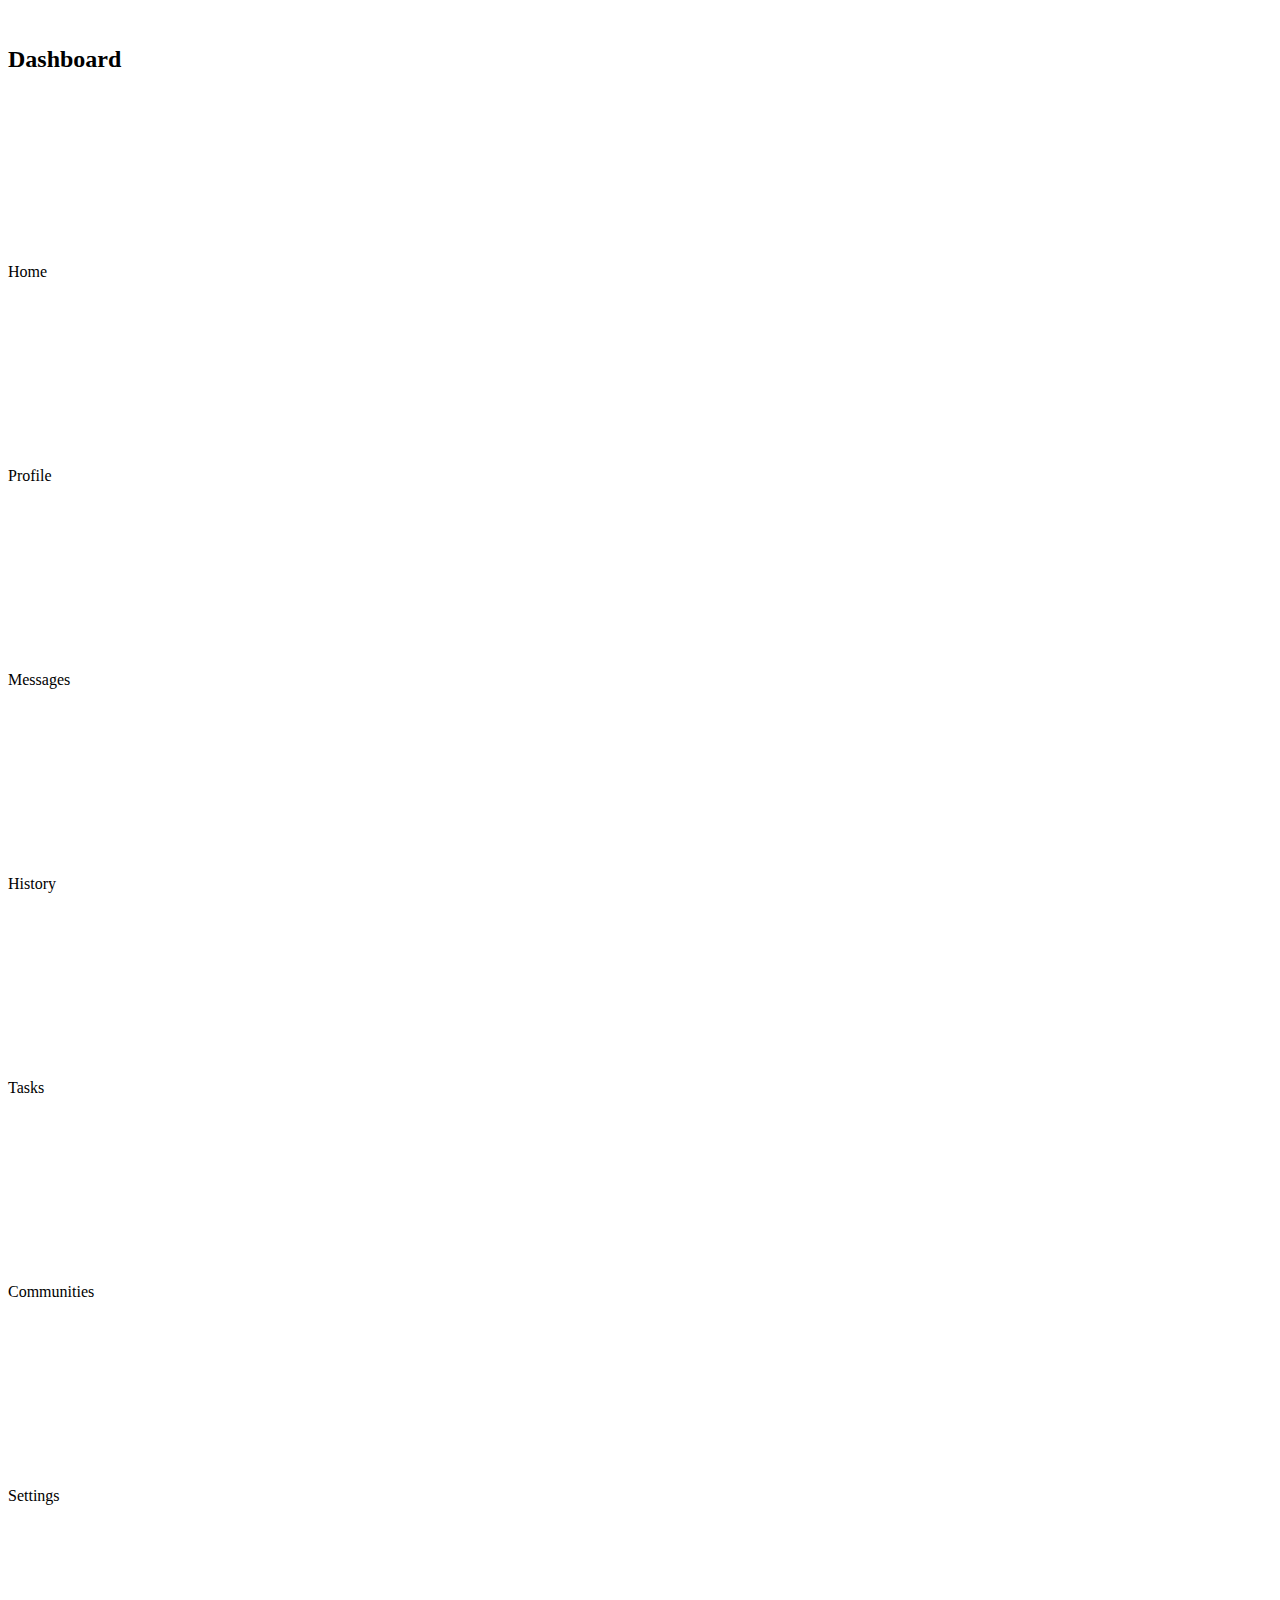
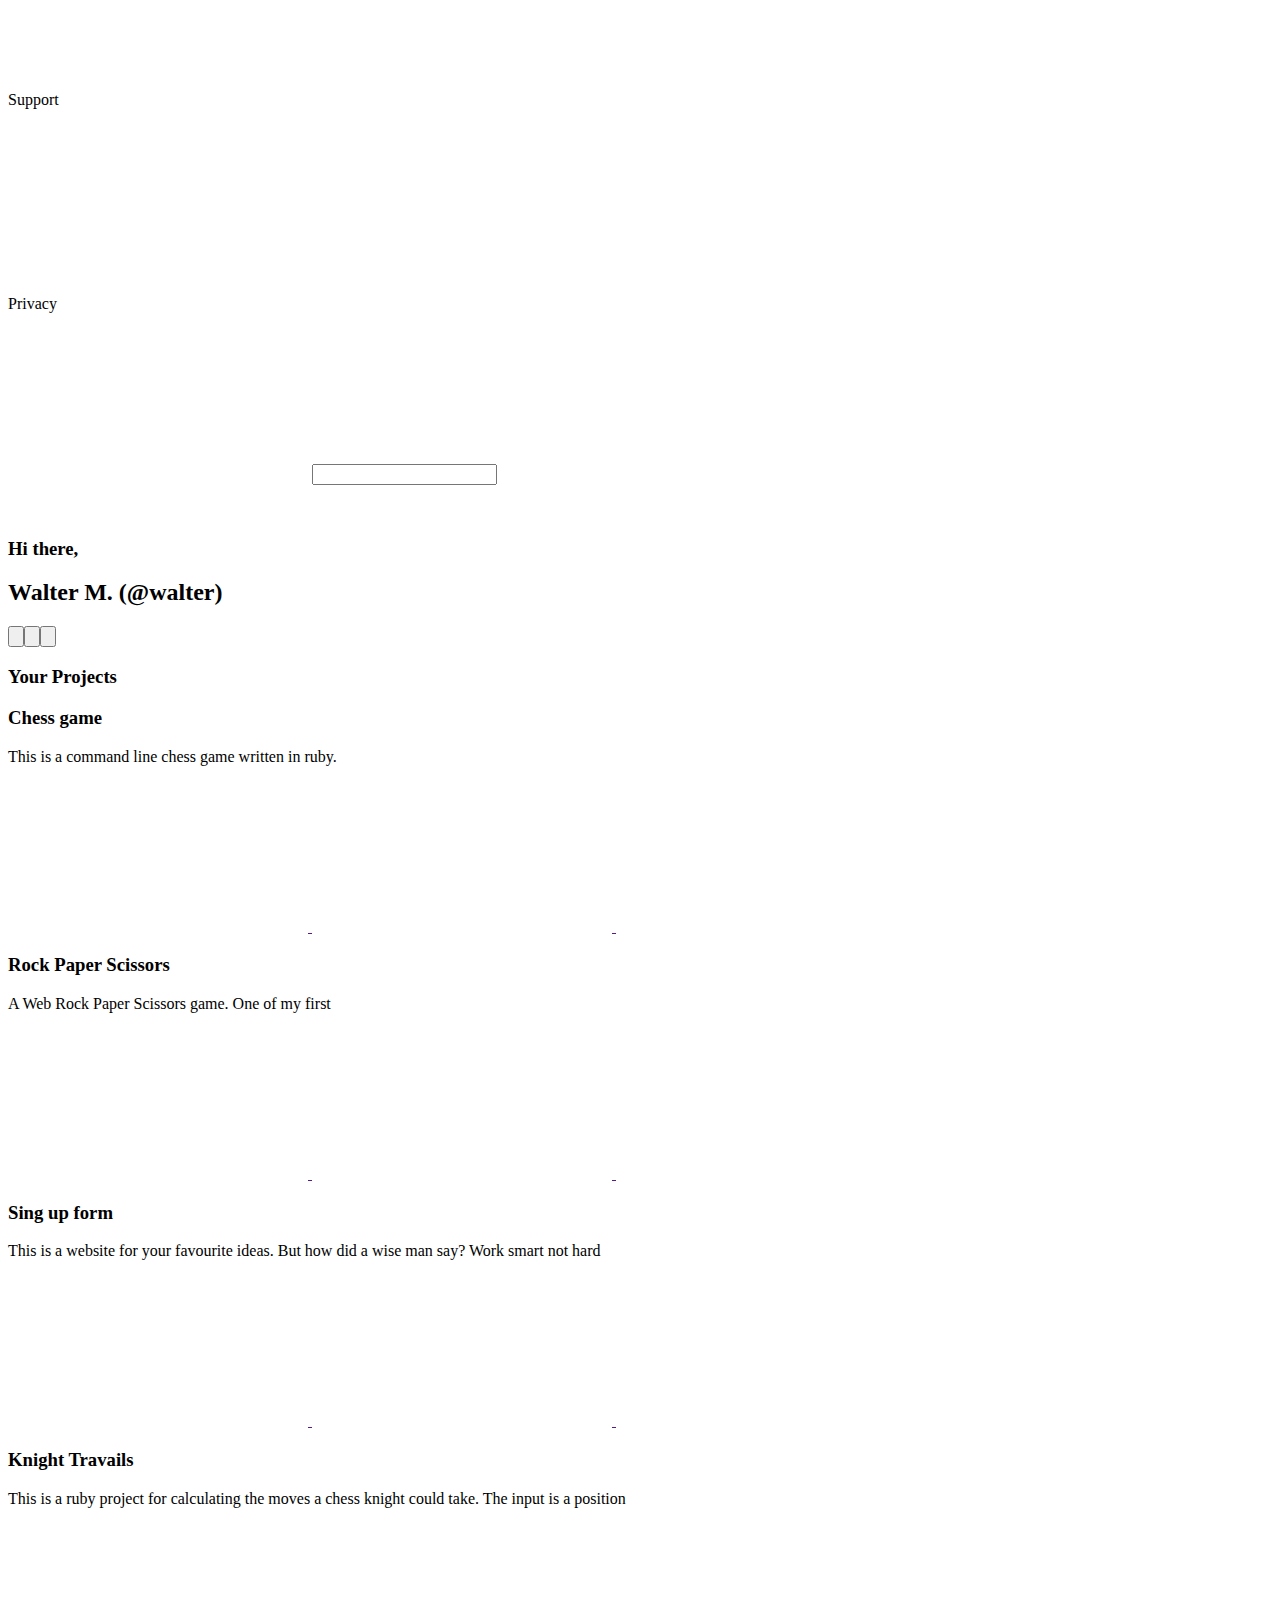
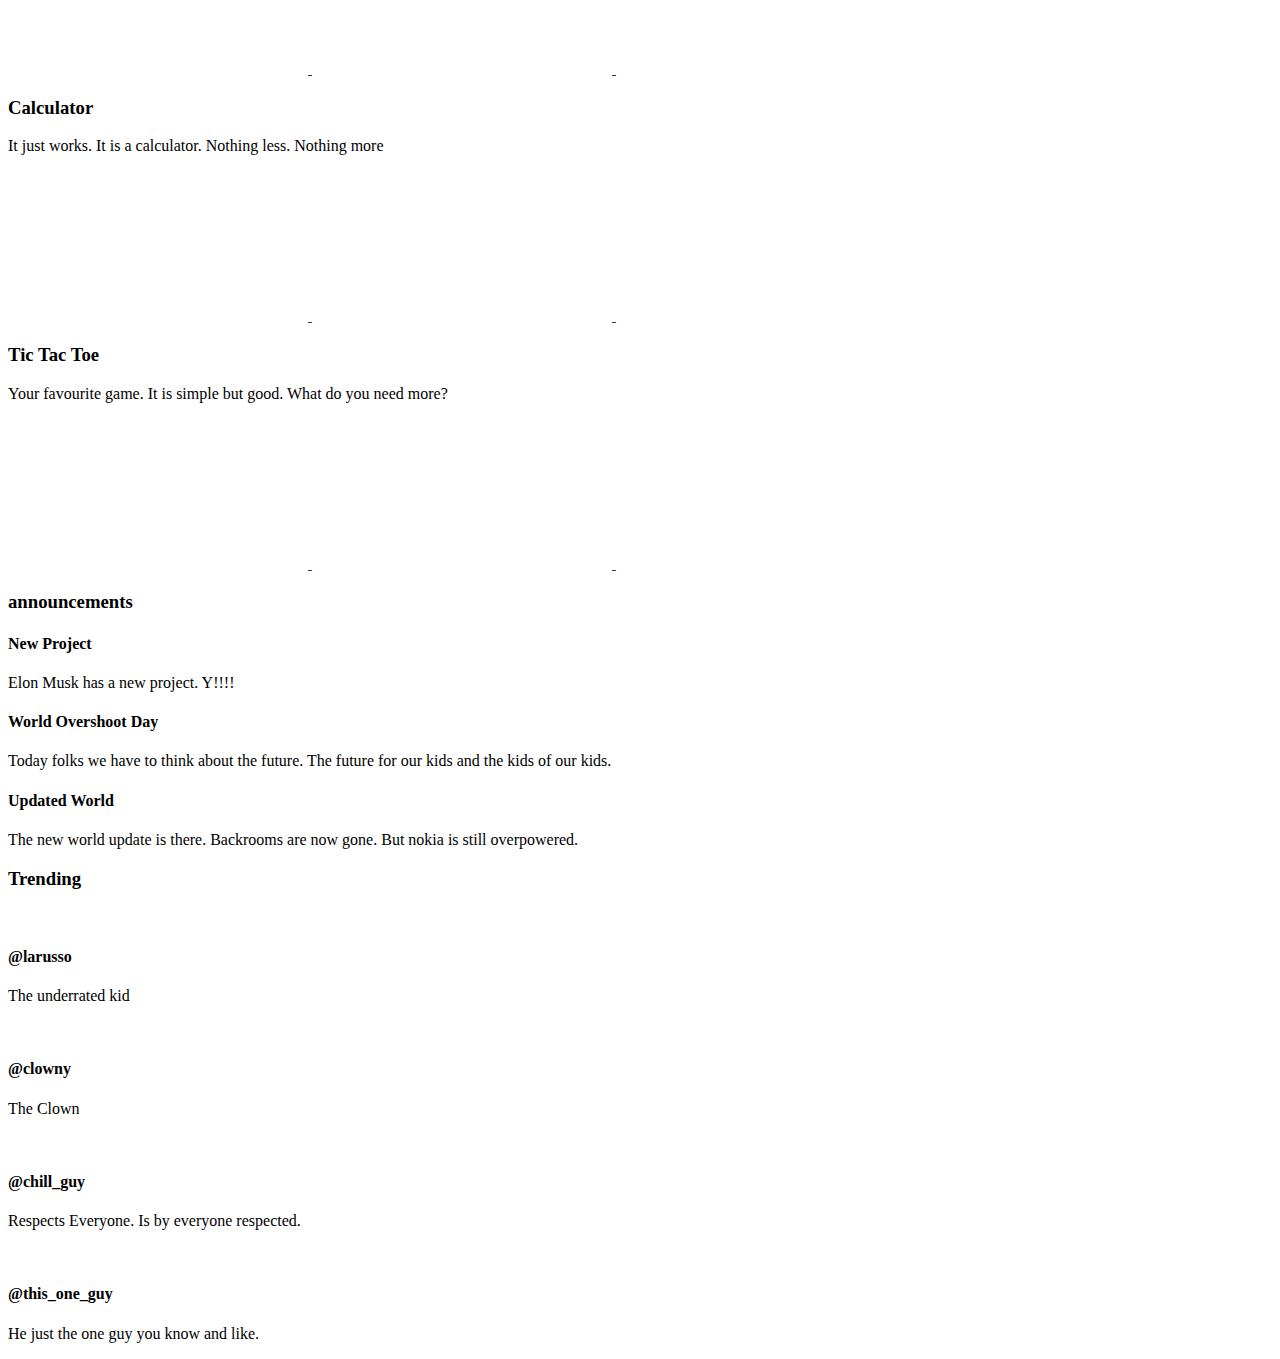
==== index.html @ 2a34640c "Add Basic HTML and  CSS" ====
<!DOCTYPE html>
<html lang="en">
<head>
    <meta charset="UTF-8">
    <meta name="viewport" content="width=device-width, initial-scale=1.0">
    <link rel="stylesheet" href="style.css">
    <title>Admin Dashboard</title>
</head>
<body>
    <aside>
        <div>
            <div>
                <img src="" alt="">
                <h2>Dashboard</h2>
            </div>
            <div>
                <svg></svg>
                <p>Home</p>
                <svg></svg>
                <p>Profile</p>
                <svg></svg>
                <p>Messages</p>
                <svg></svg>
                <p>History</p>
                <svg></svg>
                <p>Tasks</p>
                <svg></svg>
                <p>Communities</p>
            </div>
            <div>
                <svg></svg>
                <p>Settings</p>
                <svg></svg>
                <p>Support</p>
                <svg></svg>
                <p>Privacy</p>
            </div>
        </div>
    </aside>
    <header>
        <div>
            <svg></svg>
            <input type="search">
            <svg></svg>
            <img src="" alt="">
            <p></p>
        </div>
        <div>
            <img src="" alt="">
            <h3>Hi there,</h3>
            <h2>Walter M. (@walter)</h2>
            <input type="button"><input type="button"><input type="button">        </input>
        </div>
    </header>
    <article>
        <h3>Your Projects</h3>
        <div class="box card">
            <h3>Chess game</h3>
            <p>This is a command line chess game written in ruby.</p>
            <a href="">
                <svg></svg>
            </a>
            <a href="">
                <svg></svg>
            </a>
            <a href="">
                <svg></svg>
            </a>
        </div>
        <div class="box card">
            <h3>Rock Paper Scissors</h3>
            <p>A Web Rock Paper Scissors game. One of my first</p>
            <a href="">
                <svg></svg>
            </a>
            <a href="">
                <svg></svg>
            </a>
            <a href="">
                <svg></svg>
            </a>
        </div>
        <div class="box card">
            <h3>Sing up form</h3>
            <p>This is a website for your favourite ideas. But how did a wise man say? Work smart not hard</p>
            <a href="">
                <svg></svg>
            </a>
            <a href="">
                <svg></svg>
            </a>
            <a href="">
                <svg></svg>
            </a>
        </div>
        <div class="box card">
            <h3>Knight Travails</h3>
            <p>This is a ruby project for calculating the moves a chess knight could take. The input is a position</p>
            <a href="">
                <svg></svg>
            </a>
            <a href="">
                <svg></svg>
            </a>
            <a href="">
                <svg></svg>
            </a>
        </div>
        <div class="box card">
            <h3>Calculator</h3>
            <p>It just works. It is a calculator. Nothing less. Nothing more</p>
            <a href="">
                <svg></svg>
            </a>
            <a href="">
                <svg></svg>
            </a>
            <a href="">
                <svg></svg>
            </a>
        </div>
        <div class="box card">
            <h3>Tic Tac Toe</h3>
            <p>Your favourite game. It is simple but good. What do you need more?</p>
            <a href="">
                <svg></svg>
            </a>
            <a href="">
                <svg></svg>
            </a>
            <a href="">
                <svg></svg>
            </a>
        </div>
        <h3>announcements</h3>
        <div class="box announcements">
            <div>
                <h4>New Project</h4>
                <p>Elon Musk has a new project. Y!!!!</p>
            </div>
            <div>
                <h4>World Overshoot Day</h4>
                <p>Today folks we have to think about the future. The future for our kids and the kids of our kids.</p>
            </div>
            <div>
                <h4>Updated World</h4>
                <p>The new world update is there. Backrooms are now gone. But nokia is still overpowered.</p>
            </div>
        </div>
        <h3>Trending</h3>
        <div>
            <div>
                <img src="" alt="">
                <h4>@larusso</h4>
                <p>The underrated kid</p>
            </div>
            <div>
                <img src="" alt="">
                <h4>@clowny</h4>
                <p>The Clown </p>
            </div>
            <div>
                <img src="" alt="">
                <h4>@chill_guy</h4>
                <p>Respects Everyone. Is by everyone respected.</p>
            </div>
            <div>
                <img src="" alt="">
                <h4>@this_one_guy</h4>
                <p>He just the one guy you know and like.</p>
            </div>
        </div>
    </article>
</body>
</html>
---- style.css ----
@font-face {
    font-family: 'Roboto';
    src: url('fonts/Roboto-Medium.woff2') format('woff2'),
        url('fonts/Roboto-Medium.woff') format('woff');
    font-weight: 500;
    font-style: normal;
    font-display: swap;
}
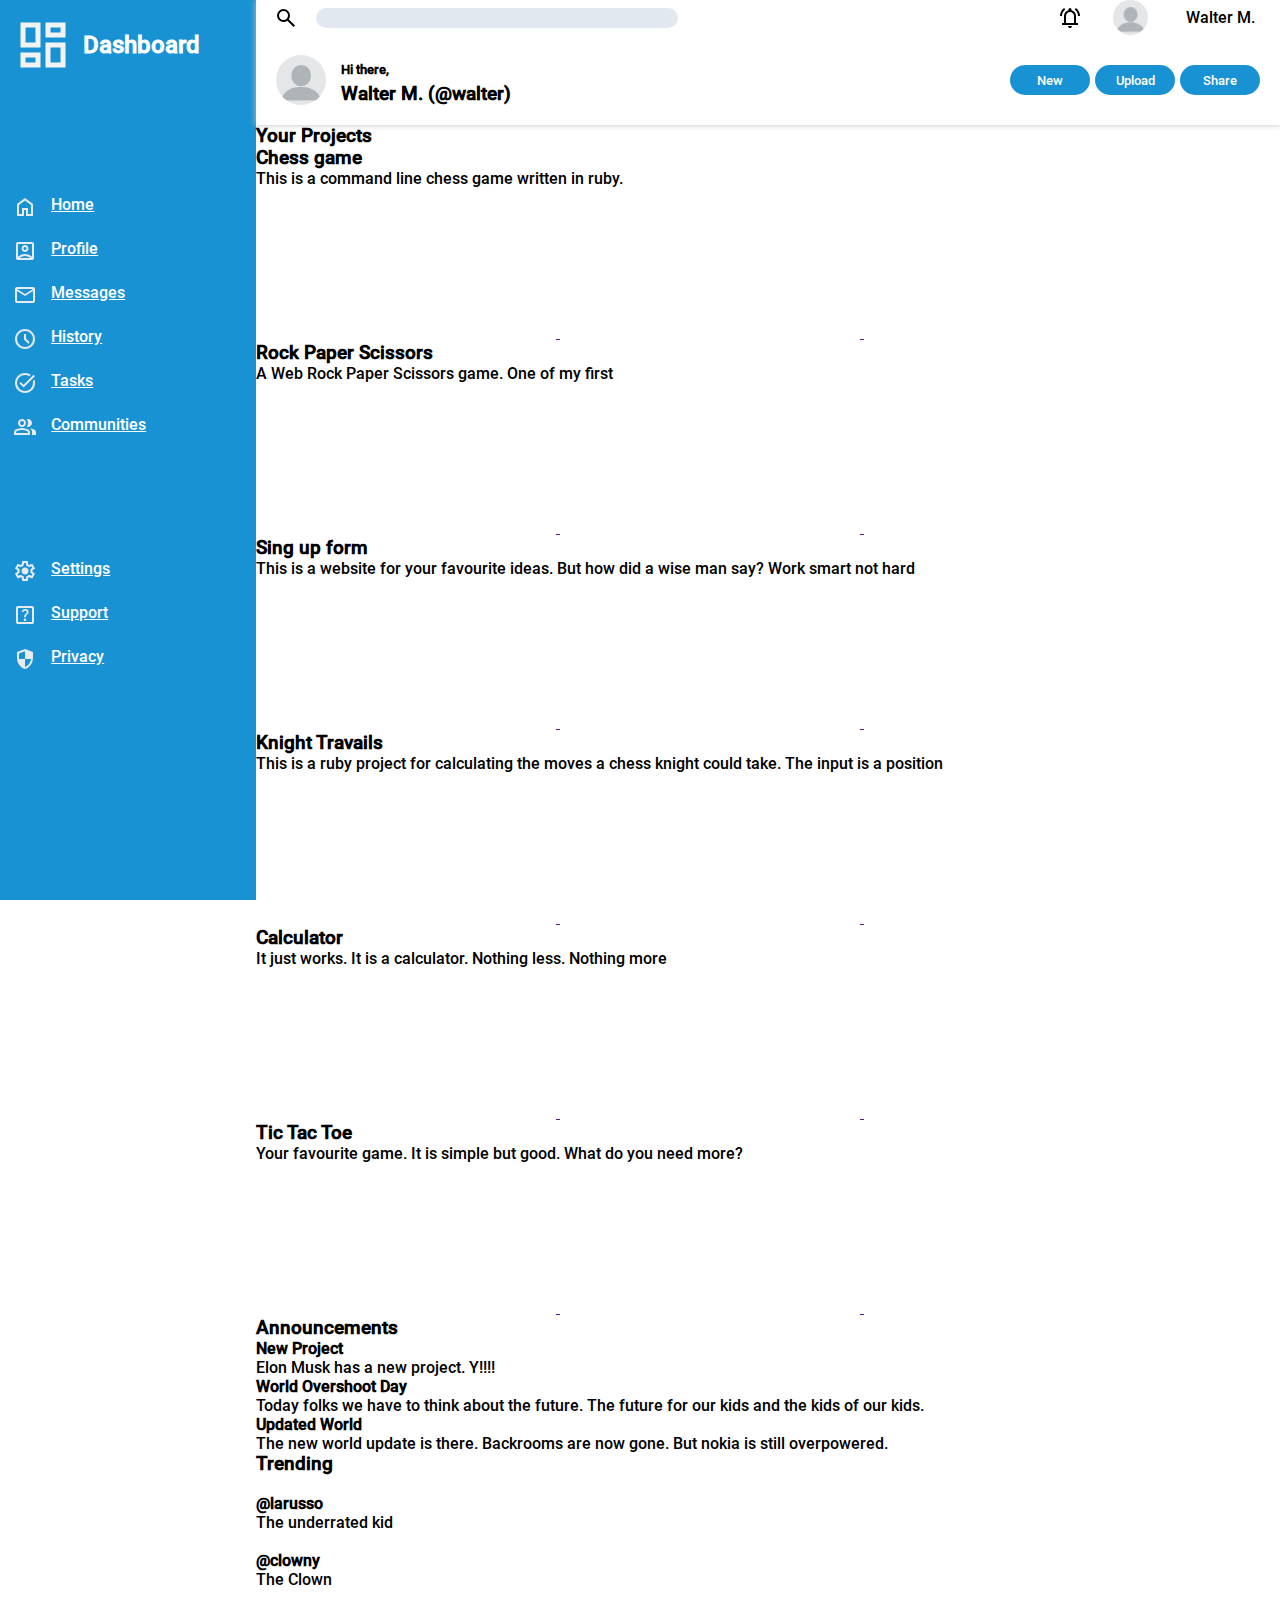
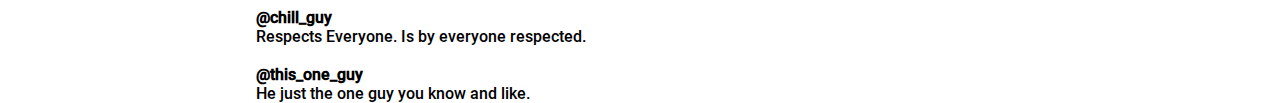
==== commit 6a3daa68: "Add css for sidebar and header" ====
--- a/index.html
+++ b/index.html
@@ -8,131 +8,135 @@
 </head>
 <body>
     <aside>
-        <div>
-            <div>
-                <img src="" alt="">
-                <h2>Dashboard</h2>
+        <div class="dashboard">
+            <div class="board-block aside-header">
+                <img src="img/dashboard.svg" alt="dashboard">
+                <h2 class="name">Dashboard</h2>
             </div>
-            <div>
-                <svg></svg>
+            <div class="board-block">
+                <img src="img/home.svg" alt="home">
                 <p>Home</p>
-                <svg></svg>
+                <img src="img/profile.svg" alt="profile">
                 <p>Profile</p>
-                <svg></svg>
+                <img src="img/messages.svg" alt="messages">
                 <p>Messages</p>
-                <svg></svg>
+                <img src="img/history.svg" alt="history">
                 <p>History</p>
-                <svg></svg>
+                <img src="img/tasks.svg" alt="tasks">
                 <p>Tasks</p>
-                <svg></svg>
+                <img src="img/communities.svg" alt="communities">
                 <p>Communities</p>
             </div>
-            <div>
-                <svg></svg>
+            <div class="board-block">
+                <img src="img/settings.svg" alt="settings">
                 <p>Settings</p>
-                <svg></svg>
+                <img src="img/support.svg" alt="support">
                 <p>Support</p>
-                <svg></svg>
+                <img src="img/privacy.svg" alt="privacy">
                 <p>Privacy</p>
             </div>
         </div>
     </aside>
     <header>
-        <div>
-            <svg></svg>
+        <div class="upper-header">
+            <img src="img/search.svg" class="search">
             <input type="search">
-            <svg></svg>
-            <img src="" alt="">
-            <p></p>
+            <img src="img/notifications.svg" class="notifications">
+            <img class="small-profile" src="img/profile-picutre.png" alt="profile-picutre">
+            <p class="small-name">Walter M.</p>
         </div>
-        <div>
-            <img src="" alt="">
-            <h3>Hi there,</h3>
-            <h2>Walter M. (@walter)</h2>
-            <input type="button"><input type="button"><input type="button">        </input>
+        <div class="lower-header">
+            <img  class="profile" src="img/profile-picutre.png" alt="profile-picutre">
+            <h5 class="greeting">Hi there,</h5>
+            <h3 class="name">Walter M. (@walter)</h3>
+            <button type="button" class="new">New</button>
+            <button type="button" class="upload">Upload</button>
+            <button type="button" class="share">Share</button>        </input>
         </div>
     </header>
     <article>
         <h3>Your Projects</h3>
-        <div class="box card">
-            <h3>Chess game</h3>
-            <p>This is a command line chess game written in ruby.</p>
-            <a href="">
-                <svg></svg>
-            </a>
-            <a href="">
-                <svg></svg>
-            </a>
-            <a href="">
-                <svg></svg>
-            </a>
+        <div class="projects">
+            <div class="box card">
+                <h3>Chess game</h3>
+                <p>This is a command line chess game written in ruby.</p>
+                <a href="">
+                    <svg></svg>
+                </a>
+                <a href="">
+                    <svg></svg>
+                </a>
+                <a href="">
+                    <svg></svg>
+                </a>
+            </div>
+            <div class="box card">
+                <h3>Rock Paper Scissors</h3>
+                <p>A Web Rock Paper Scissors game. One of my first</p>
+                <a href="">
+                    <svg></svg>
+                </a>
+                <a href="">
+                    <svg></svg>
+                </a>
+                <a href="">
+                    <svg></svg>
+                </a>
+            </div>
+            <div class="box card">
+                <h3>Sing up form</h3>
+                <p>This is a website for your favourite ideas. But how did a wise man say? Work smart not hard</p>
+                <a href="">
+                    <svg></svg>
+                </a>
+                <a href="">
+                    <svg></svg>
+                </a>
+                <a href="">
+                    <svg></svg>
+                </a>
+            </div>
+            <div class="box card">
+                <h3>Knight Travails</h3>
+                <p>This is a ruby project for calculating the moves a chess knight could take. The input is a position</p>
+                <a href="">
+                    <svg></svg>
+                </a>
+                <a href="">
+                    <svg></svg>
+                </a>
+                <a href="">
+                    <svg></svg>
+                </a>
+            </div>
+            <div class="box card">
+                <h3>Calculator</h3>
+                <p>It just works. It is a calculator. Nothing less. Nothing more</p>
+                <a href="">
+                    <svg></svg>
+                </a>
+                <a href="">
+                    <svg></svg>
+                </a>
+                <a href="">
+                    <svg></svg>
+                </a>
+            </div>
+            <div class="box card">
+                <h3>Tic Tac Toe</h3>
+                <p>Your favourite game. It is simple but good. What do you need more?</p>
+                <a href="">
+                    <svg></svg>
+                </a>
+                <a href="">
+                    <svg></svg>
+                </a>
+                <a href="">
+                    <svg></svg>
+                </a>
+            </div>
         </div>
-        <div class="box card">
-            <h3>Rock Paper Scissors</h3>
-            <p>A Web Rock Paper Scissors game. One of my first</p>
-            <a href="">
-                <svg></svg>
-            </a>
-            <a href="">
-                <svg></svg>
-            </a>
-            <a href="">
-                <svg></svg>
-            </a>
-        </div>
-        <div class="box card">
-            <h3>Sing up form</h3>
-            <p>This is a website for your favourite ideas. But how did a wise man say? Work smart not hard</p>
-            <a href="">
-                <svg></svg>
-            </a>
-            <a href="">
-                <svg></svg>
-            </a>
-            <a href="">
-                <svg></svg>
-            </a>
-        </div>
-        <div class="box card">
-            <h3>Knight Travails</h3>
-            <p>This is a ruby project for calculating the moves a chess knight could take. The input is a position</p>
-            <a href="">
-                <svg></svg>
-            </a>
-            <a href="">
-                <svg></svg>
-            </a>
-            <a href="">
-                <svg></svg>
-            </a>
-        </div>
-        <div class="box card">
-            <h3>Calculator</h3>
-            <p>It just works. It is a calculator. Nothing less. Nothing more</p>
-            <a href="">
-                <svg></svg>
-            </a>
-            <a href="">
-                <svg></svg>
-            </a>
-            <a href="">
-                <svg></svg>
-            </a>
-        </div>
-        <div class="box card">
-            <h3>Tic Tac Toe</h3>
-            <p>Your favourite game. It is simple but good. What do you need more?</p>
-            <a href="">
-                <svg></svg>
-            </a>
-            <a href="">
-                <svg></svg>
-            </a>
-            <a href="">
-                <svg></svg>
-            </a>
-        </div>
-        <h3>announcements</h3>
+        <h3>Announcements</h3>
         <div class="box announcements">
             <div>
                 <h4>New Project</h4>
@@ -171,5 +175,6 @@
             </div>
         </div>
     </article>
+    
 </body>
 </html>--- a/style.css
+++ b/style.css
@@ -7,3 +7,163 @@
     font-display: swap;
 }
 
+*, ::before, ::after{
+    font-family: "Roboto", "Open Sans", sans-serif;
+    box-sizing: border-box;
+    margin: 0;
+    padding: 0;
+}
+
+body{
+    display: grid;
+    grid-template-columns: 1fr 4fr;
+}
+
+aside{
+    grid-column: 1 / 2;
+    grid-row: 1 / 3;
+    background-color: #1992D4;
+    color: white;
+    display: flex;
+    flex-direction: column;
+    justify-content: flex-start;
+    height: 100vh;
+}
+
+.dashboard{
+    display: flex;
+    flex-direction: column;
+    justify-content: space-between;
+    gap: 120px;
+    margin-top: 15px;
+}
+
+.board-block{
+    display: grid;
+    grid-template-columns: 1fr 5fr;
+    margin: 0 auto;
+    width: 90%;
+    row-gap: 20px;
+}
+
+.board-block > p{
+    text-decoration: underline;
+    display: inline;
+}
+
+.board-block > h2{
+    align-self: center;
+}
+
+
+header{
+    grid-column: 2 / 3; 
+}
+
+article{
+    grid-column: 2 / 3;
+}
+
+img[src="img/dashboard.svg"]{
+    height: auto;
+    width: 60px;
+}
+
+.name{
+    display: flex;
+    justify-content: flex-start;
+    align-items: center;
+}
+
+.aside-header{
+    column-gap: 10px;
+}
+
+.small-profile, .profile{
+    border-radius: 50%;
+}
+
+.small-profile{
+    height: 35px;
+}
+
+.profile{
+    width: 50px;
+}
+
+.upper-header{
+    display: grid;
+    grid-template-columns: 60px 4fr 4fr 60px 60px 120px;
+}
+
+.upper-header > p{
+    display: flex;
+    flex-direction: column;
+    justify-content: center;
+}
+
+header{
+    box-shadow: 0 0 6px silver;
+}
+
+.notifications{
+    grid-column: 4 / 5;
+}
+
+input[type="search"]{
+    appearance: none;
+    background-color: #E2E8F0;
+    border-radius: 10px;
+    height: 20px;
+    border: none;
+    align-self: center;
+    padding: 5px;
+}
+
+.notifications, .small-profile, .small-name, .search{
+    align-self: center;
+    justify-self: center;
+}
+
+.lower-header{
+    display: grid;
+    grid-template-columns: 80px 5fr 2fr repeat(3, 80px);
+    column-gap: 5px;
+    margin: 20px 20px 20px 0;
+}
+
+.greeting, .name{
+    grid-column: 2 / 3;
+}
+
+.new{
+    grid-column: 4 / 5;
+}
+
+.upload{
+    grid-column: 5 / 6;
+}
+
+.share{
+    grid-column: 6 / 7;
+}
+
+.profile{
+    grid-row: 1 / 3;
+    justify-self: flex-end;
+    margin-right: 10px;
+}
+
+button{
+    grid-row: 1 / 3;
+    height: 30px;
+    border-radius: 80px;
+    border: none;
+    align-self: center;
+    background-color: #1992D4;
+    color: white;
+}
+
+.greeting, .name{
+    align-self: flex-end;
+}
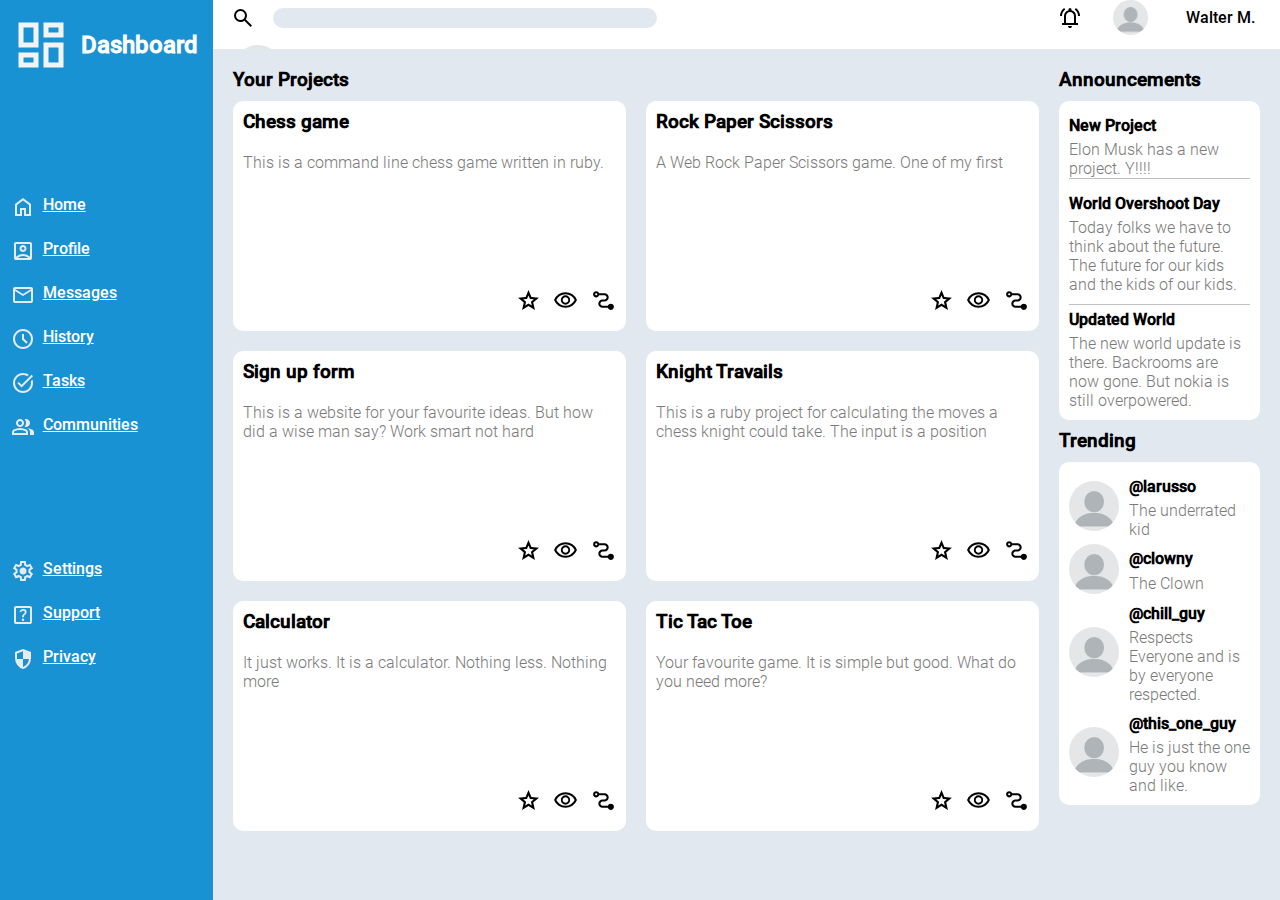
==== commit 1fa5546b: "x" ====
--- a/index.html
+++ b/index.html
@@ -55,123 +55,122 @@
         </div>
     </header>
     <article>
-        <h3>Your Projects</h3>
+        
         <div class="projects">
-            <div class="box card">
-                <h3>Chess game</h3>
-                <p>This is a command line chess game written in ruby.</p>
-                <a href="">
-                    <svg></svg>
-                </a>
-                <a href="">
-                    <svg></svg>
-                </a>
-                <a href="">
-                    <svg></svg>
-                </a>
-            </div>
-            <div class="box card">
-                <h3>Rock Paper Scissors</h3>
-                <p>A Web Rock Paper Scissors game. One of my first</p>
-                <a href="">
-                    <svg></svg>
-                </a>
-                <a href="">
-                    <svg></svg>
-                </a>
-                <a href="">
-                    <svg></svg>
-                </a>
-            </div>
-            <div class="box card">
-                <h3>Sing up form</h3>
-                <p>This is a website for your favourite ideas. But how did a wise man say? Work smart not hard</p>
-                <a href="">
-                    <svg></svg>
-                </a>
-                <a href="">
-                    <svg></svg>
-                </a>
-                <a href="">
-                    <svg></svg>
-                </a>
-            </div>
-            <div class="box card">
-                <h3>Knight Travails</h3>
-                <p>This is a ruby project for calculating the moves a chess knight could take. The input is a position</p>
-                <a href="">
-                    <svg></svg>
-                </a>
-                <a href="">
-                    <svg></svg>
-                </a>
-                <a href="">
-                    <svg></svg>
-                </a>
-            </div>
-            <div class="box card">
-                <h3>Calculator</h3>
-                <p>It just works. It is a calculator. Nothing less. Nothing more</p>
-                <a href="">
-                    <svg></svg>
-                </a>
-                <a href="">
-                    <svg></svg>
-                </a>
-                <a href="">
-                    <svg></svg>
-                </a>
-            </div>
-            <div class="box card">
-                <h3>Tic Tac Toe</h3>
-                <p>Your favourite game. It is simple but good. What do you need more?</p>
-                <a href="">
-                    <svg></svg>
-                </a>
-                <a href="">
-                    <svg></svg>
-                </a>
-                <a href="">
-                    <svg></svg>
-                </a>
+            <h3 class="project-header">Your Projects</h3>
+            <div class="project-cards">
+                <div class="box card">
+                    <h3>Chess game</h3>
+                    <p>This is a command line chess game written in ruby.</p>
+                    <div class="icons">
+                        <img src="img/star.svg" alt="">
+                
+                        <img src="img/visibility.svg" alt="">
+                    
+                        <img src="img/conversion.svg" alt="">
+                    </div> 
+                </div>
+                <div class="box card">
+                    <h3>Rock Paper Scissors</h3>
+                    <p>A Web Rock Paper Scissors game. One of my first</p>
+                    <div class="icons">
+                        <img src="img/star.svg" alt="">
+                
+                        <img src="img/visibility.svg" alt="">
+                    
+                        <img src="img/conversion.svg" alt="">
+                    </div> 
+                </div>
+                <div class="box card">
+                    <h3>Sign up form</h3>
+                    <p>This is a website for your favourite ideas. But how did a wise man say? Work smart not hard</p>
+                    <div class="icons">
+                        <img src="img/star.svg" alt="">
+                
+                        <img src="img/visibility.svg" alt="">
+                    
+                        <img src="img/conversion.svg" alt="">
+                    </div> 
+                </div>
+                <div class="box card">
+                    <h3>Knight Travails</h3>
+                    <p>This is a ruby project for calculating the moves a chess knight could take. The input is a position</p>
+                    <div class="icons">
+                        <img src="img/star.svg" alt="">
+                
+                        <img src="img/visibility.svg" alt="">
+                    
+                        <img src="img/conversion.svg" alt="">
+                    </div> 
+                </div>
+                <div class="box card">
+                    <h3>Calculator</h3>
+                    <p>It just works. It is a calculator. Nothing less. Nothing more</p>
+                    <div class="icons">
+                        <img src="img/star.svg" alt="">
+                
+                        <img src="img/visibility.svg" alt="">
+                    
+                        <img src="img/conversion.svg" alt="">
+                    </div> 
+                </div>
+                <div class="box card">
+                    <h3>Tic Tac Toe</h3>
+                    <p>Your favourite game. It is simple but good. What do you need more?</p>
+                    
+                    <div class="icons">
+                        <img src="img/star.svg" alt="">
+                
+                        <img src="img/visibility.svg" alt="">
+                    
+                        <img src="img/conversion.svg" alt="">
+                    </div>               
+                </div>
             </div>
         </div>
-        <h3>Announcements</h3>
-        <div class="box announcements">
-            <div>
-                <h4>New Project</h4>
-                <p>Elon Musk has a new project. Y!!!!</p>
+
+        <div class="article-side">
+            <div class="announcements">
+                <h3 class="announcement-header">Announcements</h3>
+                <div class="box announcement-info">
+                    <div class="">
+                        <h4>New Project</h4>
+                        <p>Elon Musk has a new project. Y!!!!</p>
+                    </div>
+                    <div class="world-overshoot">
+                        <h4>World Overshoot Day</h4>
+                        <p>Today folks we have to think about the future. The future for our kids and the kids of our kids.</p>
+                    </div>
+                    <div class="">
+                        <h4>Updated World</h4>
+                        <p>The new world update is there. Backrooms are now gone. But nokia is still overpowered.</p>
+                    </div>
+                </div>
             </div>
-            <div>
-                <h4>World Overshoot Day</h4>
-                <p>Today folks we have to think about the future. The future for our kids and the kids of our kids.</p>
-            </div>
-            <div>
-                <h4>Updated World</h4>
-                <p>The new world update is there. Backrooms are now gone. But nokia is still overpowered.</p>
-            </div>
-        </div>
-        <h3>Trending</h3>
-        <div>
-            <div>
-                <img src="" alt="">
-                <h4>@larusso</h4>
-                <p>The underrated kid</p>
-            </div>
-            <div>
-                <img src="" alt="">
-                <h4>@clowny</h4>
-                <p>The Clown </p>
-            </div>
-            <div>
-                <img src="" alt="">
-                <h4>@chill_guy</h4>
-                <p>Respects Everyone. Is by everyone respected.</p>
-            </div>
-            <div>
-                <img src="" alt="">
-                <h4>@this_one_guy</h4>
-                <p>He just the one guy you know and like.</p>
+            <div class="trending">
+                <h3 class="trending-header">Trending</h3>
+                <div class="box trending-people">
+                    <div class="person">
+                        <img src="img/profile-picutre.png" alt="" class="trending-picture">
+                        <h4>@larusso</h4>
+                        <p>The underrated kid</p>
+                    </div>
+                    <div class="person">
+                        <img src="img/profile-picutre.png" alt="" class="trending-picture">
+                        <h4>@clowny</h4>
+                        <p>The Clown </p>
+                    </div>
+                    <div class="person">
+                        <img src="img/profile-picutre.png" alt="" class="trending-picture">
+                        <h4>@chill_guy</h4>
+                        <p>Respects Everyone and is by everyone respected.</p>
+                    </div>
+                    <div class="person">
+                        <img src="img/profile-picutre.png" alt="" class="trending-picture">
+                        <h4>@this_one_guy</h4>
+                        <p>He is just the one guy you know and like.</p>
+                    </div>
+                </div>
             </div>
         </div>
     </article>
--- a/style.css
+++ b/style.css
@@ -7,6 +7,15 @@
     font-display: swap;
 }
 
+@font-face {
+    font-family: 'Roboto';
+    src: url('fonts/Roboto-Light.woff2') format('woff2'),
+        url('fonts/Roboto-Light.woff') format('woff');
+    font-weight: 300;
+    font-style: normal;
+    font-display: swap;
+}
+
 *, ::before, ::after{
     font-family: "Roboto", "Open Sans", sans-serif;
     box-sizing: border-box;
@@ -16,7 +25,7 @@
 
 body{
     display: grid;
-    grid-template-columns: 1fr 4fr;
+    grid-template-columns: 1fr 5fr;
 }
 
 aside{
@@ -27,7 +36,7 @@
     display: flex;
     flex-direction: column;
     justify-content: flex-start;
-    height: 100vh;
+    height: 100%;
 }
 
 .dashboard{
@@ -65,7 +74,6 @@
 }
 
 img[src="img/dashboard.svg"]{
-    height: auto;
     width: 60px;
 }
 
@@ -103,9 +111,12 @@
 }
 
 header{
-    box-shadow: 0 0 6px silver;
-}
-
+    display: flex;
+    flex-direction: column;
+    gap: 10px;
+    height: 0;
+    width: auto;
+}
 .notifications{
     grid-column: 4 / 5;
 }
@@ -129,7 +140,6 @@
     display: grid;
     grid-template-columns: 80px 5fr 2fr repeat(3, 80px);
     column-gap: 5px;
-    margin: 20px 20px 20px 0;
 }
 
 .greeting, .name{
@@ -167,3 +177,102 @@
 .greeting, .name{
     align-self: flex-end;
 }
+
+article{
+    display: grid;
+    grid-template-columns: 4fr 1fr;
+    background-color: #E2E8F0;
+    gap: 20px;
+    padding: 20px;
+    height: 100%;
+}
+
+.box{
+    background-color: white;
+    border-radius: 10px;
+    padding: 10px;
+}
+
+.project-cards{
+    display: grid;
+    grid-template-columns: repeat(auto-fit, minmax(40ch, 1fr));
+    gap: 20px;
+}
+
+.card{
+    height: 230px;
+    display: grid;
+    grid-template-rows: 1fr 3fr 1fr;
+}
+
+
+.icons{
+    justify-self: end;
+    align-self: center;
+    width: 100px;
+    height: 25px;
+    display: flex;
+    justify-content: space-between;
+}
+
+article h3{
+    margin-bottom: 10px;
+}
+
+.trending-header{
+    margin-top: 10px;
+}
+
+body{
+    height: 100vh;
+}
+
+.world-overshoot{
+    border-bottom: 1px solid silver;
+    border-top: 1px solid silver;
+    padding: 10px 0;
+}
+
+.announcement-info, .trending-people{
+    display: flex;
+    flex-direction: column;
+    justify-content: space-between;
+    gap: 5px;
+}
+
+.announcement-info h4, .trending  h4{
+    margin: 5px 0;
+}
+
+.announcement-info, .trending{    
+    display: inline-block;
+}
+
+.person{
+    display: grid;
+    grid-template-columns: 1fr 4fr;
+    column-gap: 10px;
+}
+
+.trending-picture{
+   height: 50px;
+   border-radius: 50%;
+   align-self: center;
+}
+
+.person > p{
+    grid-column: 2 / 3;
+}
+
+.person > img{
+    grid-row: 1 / 3;
+}
+
+
+article  p{
+    color: #7B7B7B;
+    font-weight: 300;
+}
+
+
+
